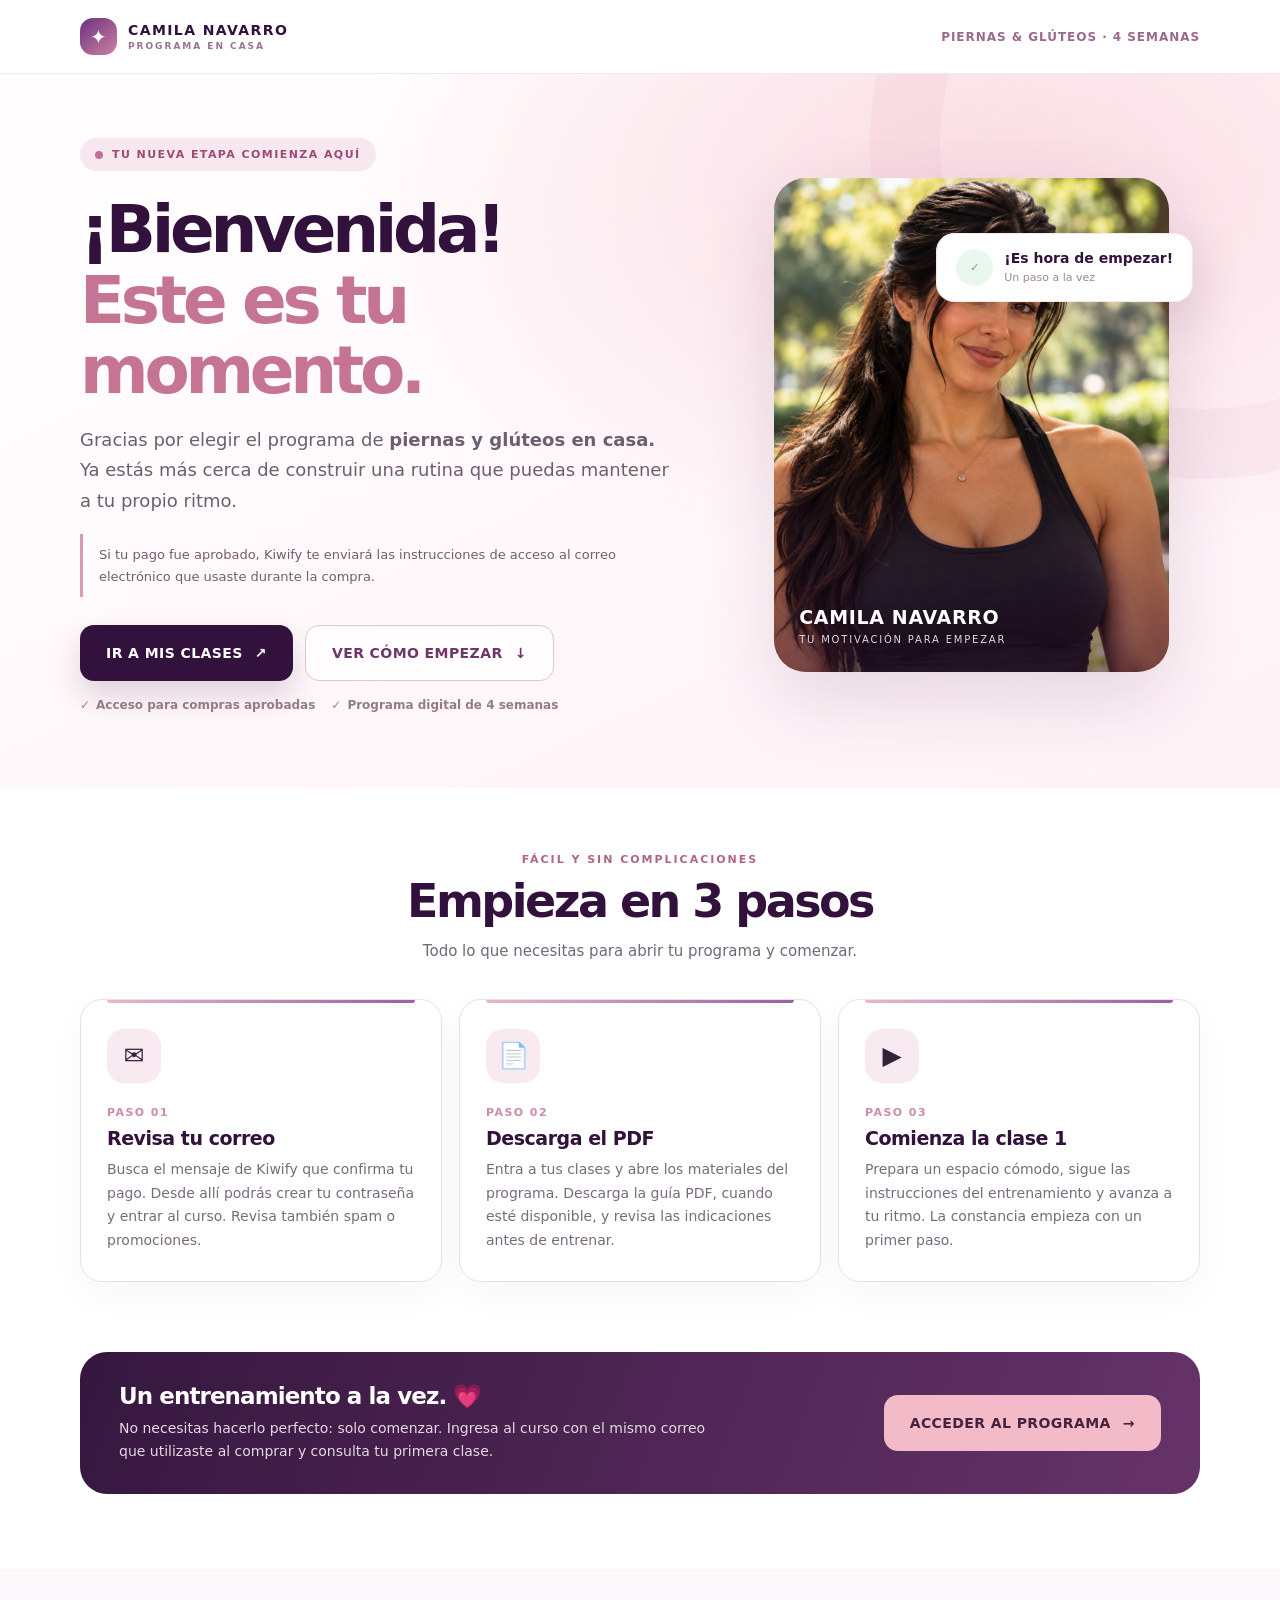
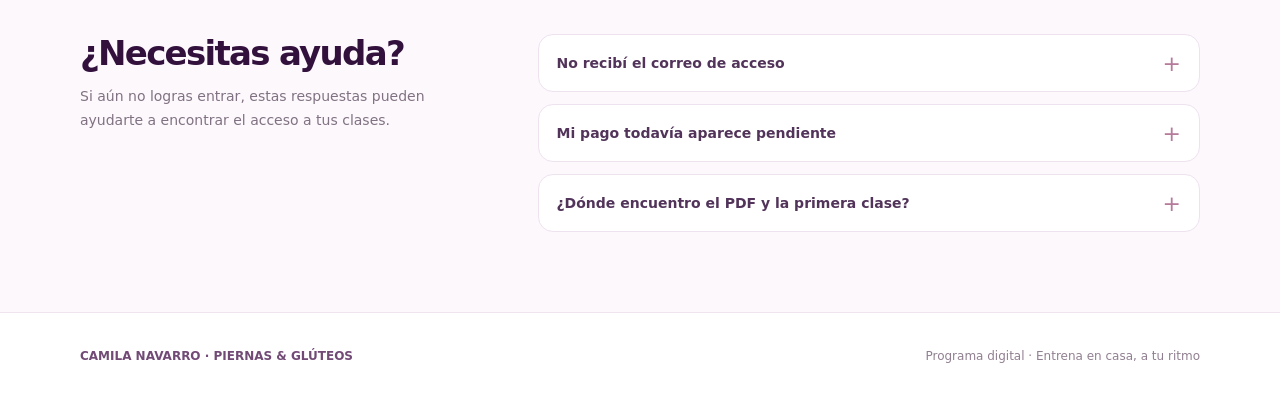
==== obrigado.html @ 4955c7c3 "Add branded Spanish post-purchase thank-you and course access page" ====
<!doctype html>
<html lang="es">
<head>
  <meta charset="utf-8">
  <meta name="viewport" content="width=device-width, initial-scale=1">
  <meta name="theme-color" content="#32113d">
  <meta name="robots" content="noindex, nofollow">
  <meta name="description" content="Información para acceder al programa de piernas y glúteos y comenzar tus primeras clases después de la compra.">
  <title>¡Bienvenida! | Programa Piernas y Glúteos</title>
  <link rel="canonical" href="https://camilanavarrodra.github.io/metodopiernas-gluteos/obrigado.html">
  <style>
    :root{--plum:#32113d;--purple:#6d3080;--rose:#df9ba9;--rose-soft:#f8e6ec;--ink:#30233a;--muted:#726779;--line:#ecdfed;--bg:#fff9fc;--white:#fff}
    *{box-sizing:border-box}
    html{scroll-behavior:smooth}
    body{margin:0;background:var(--bg);color:var(--ink);font-family:Inter,ui-sans-serif,system-ui,-apple-system,"Segoe UI",Arial,sans-serif;-webkit-font-smoothing:antialiased}
    a{color:inherit;text-decoration:none}
    button,a{touch-action:manipulation}
    img{display:block;max-width:100%}
    .layout{width:min(1120px,calc(100% - 40px));margin-inline:auto}
    .top{background:#fff;border-bottom:1px solid #f1e8f0}
    .top-inner{display:flex;justify-content:space-between;align-items:center;min-height:73px;gap:20px}
    .brand{display:flex;align-items:center;gap:11px}
    .brand-logo{display:grid;place-items:center;width:37px;height:37px;border-radius:13px;background:linear-gradient(140deg,#6c3180,#cc829f);font-size:20px;color:#fff}
    .brand strong{display:block;color:var(--plum);font-size:14px;font-weight:800;letter-spacing:.1em}
    .brand span{display:block;color:#97758e;letter-spacing:.22em;font-size:9px;margin-top:3px;font-weight:700}
    .top-note{font-size:12px;font-weight:800;letter-spacing:.08em;color:#9b698b;text-transform:uppercase}
    .hero{position:relative;isolation:isolate;overflow:hidden;background:radial-gradient(ellipse at 78% 16%,#f9dbe3 0,transparent 46%),linear-gradient(155deg,#fffdfd 15%,#fff2f7 100%);padding:64px 0 76px}
    .hero::before{content:"";position:absolute;border-radius:50%;width:530px;height:530px;right:-260px;top:-265px;border:70px solid rgba(228,171,193,.14);z-index:-1}
    .hero-grid{display:grid;grid-template-columns:1.14fr .86fr;gap:58px;align-items:center}
    .eyebrow{display:inline-flex;align-items:center;gap:9px;background:#f7e7ef;color:#9e4a78;padding:10px 15px;border-radius:999px;font-size:11px;font-weight:850;letter-spacing:.13em;text-transform:uppercase}
    .eyebrow i{width:8px;height:8px;border-radius:50%;background:#c46f9b}
    .hero h1{font-size:clamp(40px,5.15vw,68px);line-height:1.07;letter-spacing:-.065em;color:var(--plum);margin:24px 0 18px;font-weight:850}
    .hero h1 span{color:#c67494}
    .lead{font-size:18px;line-height:1.7;max-width:590px;color:#6d5e70;margin:0 0 18px}
    .info-note{border-left:3px solid #d69caf;padding:10px 0 10px 16px;color:#765c70;font-size:13px;line-height:1.65;max-width:565px;margin-bottom:28px}
    .btn{display:inline-flex;align-items:center;justify-content:center;gap:12px;min-height:56px;padding:16px 26px;border-radius:14px;font-size:14px;font-weight:800;letter-spacing:.03em;text-align:center;transition:transform .2s,box-shadow .2s}
    .btn-primary{background:var(--plum);color:#fff;box-shadow:0 15px 30px rgba(50,17,61,.16)}
    .btn-primary:hover{transform:translateY(-2px);box-shadow:0 20px 35px rgba(50,17,61,.22)}
    .btn-quiet{border:1px solid #dec4d8;background:rgba(255,255,255,.8);color:#6d376a}
    .btn-quiet:hover{background:#fff}
    .btns{display:flex;gap:12px;flex-wrap:wrap;margin-bottom:17px}
    .under-cta{display:flex;flex-wrap:wrap;gap:16px;color:#957a89;font-size:12px;font-weight:600}
    .under-cta span::before{content:"✓";color:#c46f93;margin-right:6px}
    .portrait-wrap{position:relative;max-width:395px;justify-self:center;width:100%}
    .portrait-panel{overflow:hidden;position:relative;aspect-ratio:4/5;border-radius:32px;background:#edd0d9;box-shadow:0 30px 75px rgba(78,32,74,.14)}
    .portrait-panel img{width:100%;height:100%;object-fit:cover;object-position:center top}
    .portrait-panel::after{content:"";position:absolute;inset:50% 0 0;background:linear-gradient(0deg,rgba(45,18,50,.55),transparent);pointer-events:none}
    .portrait-label{position:absolute;left:25px;bottom:25px;z-index:1;color:#fff}
    .portrait-label b{display:block;font-size:19px;letter-spacing:.035em}
    .portrait-label span{font-size:10px;letter-spacing:.18em;text-transform:uppercase;opacity:.85}
    .float-card{position:absolute;right:-24px;top:11%;background:#fff;border:1px solid #f2e8ee;box-shadow:0 16px 50px rgba(72,28,69,.12);border-radius:18px;padding:15px 19px;display:flex;gap:11px;align-items:center;animation:float 5s ease-in-out infinite}
    .float-check{width:37px;height:37px;border-radius:50%;background:#e9f7ed;display:grid;place-items:center;color:#298b50;font-size:20px;font-weight:900}
    .float-card strong{display:block;color:var(--plum);font-size:14px}
    .float-card span{font-size:11px;color:#9e849b}
    @keyframes float{50%{transform:translateY(-8px)}}
    .steps-section{padding:65px 0 70px;background:#fff}
    .section-title{text-align:center;margin-bottom:36px}
    .section-title span{display:block;color:#ae6688;font-weight:850;font-size:11px;letter-spacing:.18em;text-transform:uppercase;margin-bottom:10px}
    .section-title h2{font-size:clamp(30px,3.8vw,46px);color:var(--plum);letter-spacing:-.055em;line-height:1.1;margin:0 0 12px}
    .section-title p{font-size:15px;color:var(--muted);line-height:1.6;margin:0}
    .steps{display:grid;grid-template-columns:repeat(3,1fr);gap:17px}
    .step{position:relative;border-radius:22px;border:1px solid var(--line);background:#fff;padding:29px 26px 28px;box-shadow:0 13px 35px rgba(50,17,61,.035)}
    .step::before{content:"";position:absolute;top:0;left:26px;right:26px;height:3px;background:linear-gradient(90deg,#e7b7ca,#9862a3);border-radius:0 0 5px 5px}
    .step-icon{display:grid;place-items:center;background:#f9e9f0;border-radius:17px;width:54px;height:54px;font-size:25px;margin-bottom:23px}
    .step small{display:block;color:#ca8ca9;font-size:11px;font-weight:850;letter-spacing:.13em;margin-bottom:8px}
    .step h3{margin:0 0 9px;color:var(--plum);font-size:19px;letter-spacing:-.025em}
    .step p{margin:0;color:#796a7d;font-size:14px;line-height:1.7}
    .mini-plan{padding:0 0 75px;background:#fff}
    .mini-plan-inner{border-radius:27px;background:linear-gradient(110deg,#35173e,#663369);color:#fff;padding:31px 39px;display:flex;align-items:center;gap:26px;justify-content:space-between}
    .mini-plan h3{font-size:23px;letter-spacing:-.04em;margin:0 0 7px}
    .mini-plan p{margin:0;color:#e7d7e6;font-size:14px;line-height:1.65;max-width:610px}
    .mini-plan .btn{background:#f3bbc8;color:#45223d;white-space:nowrap}
    .help{padding:65px 0 80px;background:#fcf8fc}
    .help-grid{display:grid;grid-template-columns:.75fr 1.25fr;gap:60px;align-items:start}
    .help h2{font-size:34px;line-height:1.15;letter-spacing:-.05em;color:var(--plum);margin:0 0 12px}
    .help .hint{line-height:1.7;font-size:14px;color:#807282;margin:0}
    .faq{display:grid;gap:12px}
    details{background:#fff;border:1px solid #eee2ef;border-radius:15px;padding:0 18px}
    summary{cursor:pointer;list-style:none;padding:20px 30px 20px 0;color:#52345a;font-size:14px;font-weight:750;position:relative}
    summary::-webkit-details-marker{display:none}
    summary::after{content:"+";position:absolute;right:0;top:16px;font-size:22px;font-weight:400;color:#b67a9a}
    details[open] summary::after{content:"−"}
    details p{margin:0;padding:0 22px 18px 0;color:#796c7c;font-size:13px;line-height:1.75}
    details a{color:#79458b;text-decoration:underline;text-underline-offset:3px}
    footer{background:#fff;border-top:1px solid #f0e5ef;color:#907f90;font-size:12px}
    footer .layout{min-height:85px;display:flex;justify-content:space-between;align-items:center;gap:15px}
    footer b{color:#714a75}
    :focus-visible{outline:3px solid #bc78ae;outline-offset:3px}
    @media(max-width:880px){
      .hero-grid{grid-template-columns:1fr;gap:35px}.hero{padding:46px 0 54px}.portrait-wrap{max-width:340px;justify-self:start;margin-left:12px}.steps{gap:12px}.step{padding:24px 18px}
      .mini-plan-inner{align-items:flex-start;flex-direction:column}.help-grid{grid-template-columns:1fr;gap:25px}
    }
    @media(max-width:640px){
      .layout{width:min(100% - 30px,1120px)}
      .top-inner{min-height:66px}.top-note{font-size:10px;text-align:right}
      .hero{padding:35px 0 52px}.hero h1{font-size:clamp(39px,10vw,50px);margin-top:18px}
      .lead{font-size:16px}.info-note{font-size:12px}.btns{flex-direction:column}.btn{width:100%;min-height:54px}
      .portrait-wrap{max-width:300px;margin:7px auto 0}.float-card{right:-6px;top:10%;padding:10px 12px}.float-check{width:32px;height:32px}
      .steps-section{padding:50px 0}.steps{grid-template-columns:1fr;gap:12px}
      .step{padding:22px}.step-icon{margin-bottom:13px}.mini-plan{padding-bottom:53px}.mini-plan-inner{padding:27px 22px}
      .help{padding:52px 0}.help h2{font-size:29px}
      footer .layout{flex-direction:column;justify-content:center;text-align:center;padding:24px 0;gap:7px}
    }
    @media(prefers-reduced-motion:reduce){*,*::before,*::after{animation:none!important;transition:none!important;scroll-behavior:auto!important}}
  </style>
</head>
<body>
  <header class="top">
    <div class="layout top-inner">
      <div class="brand" aria-label="Camila Navarro">
        <div class="brand-logo" aria-hidden="true">✦</div>
        <div><strong>CAMILA NAVARRO</strong><span>PROGRAMA EN CASA</span></div>
      </div>
      <div class="top-note">PIERNAS &amp; GLÚTEOS · 4 SEMANAS</div>
    </div>
  </header>
  <main>
    <section class="hero" aria-labelledby="hero-heading">
      <div class="layout hero-grid">
        <div>
          <div class="eyebrow"><i aria-hidden="true"></i> TU NUEVA ETAPA COMIENZA AQUÍ</div>
          <h1 id="hero-heading">¡Bienvenida!<br><span>Este es tu momento.</span></h1>
          <p class="lead">Gracias por elegir el programa de <strong>piernas y glúteos en casa.</strong> Ya estás más cerca de construir una rutina que puedas mantener a tu propio ritmo.</p>
          <div class="info-note">Si tu pago fue aprobado, Kiwify te enviará las instrucciones de acceso al correo electrónico que usaste durante la compra.</div>
          <div class="btns">
            <a class="btn btn-primary" href="https://dashboard.kiwify.com.br/courses" rel="noopener">IR A MIS CLASES <span aria-hidden="true">↗</span></a>
            <a class="btn btn-quiet" href="#primeros-pasos">VER CÓMO EMPEZAR <span aria-hidden="true">↓</span></a>
          </div>
          <div class="under-cta"><span>Acceso para compras aprobadas</span><span>Programa digital de 4 semanas</span></div>
        </div>
        <div class="portrait-wrap">
          <div class="portrait-panel">
            <img src="assets/vsl-camila-poster.png" alt="Imagen de Camila Navarro, presentadora del programa de entrenamiento" width="900" height="1125" loading="eager">
            <div class="portrait-label"><b>CAMILA NAVARRO</b><span>Tu motivación para empezar</span></div>
          </div>
          <div class="float-card" aria-hidden="true"><span class="float-check">✓</span><div><strong>¡Es hora de empezar!</strong><span>Un paso a la vez</span></div></div>
        </div>
      </div>
    </section>
    <section class="steps-section" id="primeros-pasos">
      <div class="layout">
        <div class="section-title">
          <span>FÁCIL Y SIN COMPLICACIONES</span>
          <h2>Empieza en 3 pasos</h2>
          <p>Todo lo que necesitas para abrir tu programa y comenzar.</p>
        </div>
        <div class="steps">
          <article class="step">
            <div class="step-icon" aria-hidden="true">✉️</div>
            <small>PASO 01</small>
            <h3>Revisa tu correo</h3>
            <p>Busca el mensaje de Kiwify que confirma tu pago. Desde allí podrás crear tu contraseña y entrar al curso. Revisa también spam o promociones.</p>
          </article>
          <article class="step">
            <div class="step-icon" aria-hidden="true">📄</div>
            <small>PASO 02</small>
            <h3>Descarga el PDF</h3>
            <p>Entra a tus clases y abre los materiales del programa. Descarga la guía PDF, cuando esté disponible, y revisa las indicaciones antes de entrenar.</p>
          </article>
          <article class="step">
            <div class="step-icon" aria-hidden="true">▶️</div>
            <small>PASO 03</small>
            <h3>Comienza la clase 1</h3>
            <p>Prepara un espacio cómodo, sigue las instrucciones del entrenamiento y avanza a tu ritmo. La constancia empieza con un primer paso.</p>
          </article>
        </div>
      </div>
    </section>
    <section class="mini-plan">
      <div class="layout">
        <div class="mini-plan-inner">
          <div>
            <h3>Un entrenamiento a la vez. 💗</h3>
            <p>No necesitas hacerlo perfecto: solo comenzar. Ingresa al curso con el mismo correo que utilizaste al comprar y consulta tu primera clase.</p>
          </div>
          <a class="btn" href="https://dashboard.kiwify.com.br/courses" rel="noopener">ACCEDER AL PROGRAMA <span aria-hidden="true">→</span></a>
        </div>
      </div>
    </section>
    <section class="help" aria-label="Ayuda con el acceso">
      <div class="layout help-grid">
        <div>
          <h2>¿Necesitas ayuda?</h2>
          <p class="hint">Si aún no logras entrar, estas respuestas pueden ayudarte a encontrar el acceso a tus clases.</p>
        </div>
        <div class="faq">
          <details>
            <summary>No recibí el correo de acceso</summary>
            <p>Revisa la carpeta de spam o promociones y confirma que estás buscando en el correo que usaste para pagar. También puedes entrar a <a href="https://dashboard.kiwify.com.br/courses" rel="noopener">Mis cursos en Kiwify</a> y usar la opción para recuperar tu contraseña.</p>
          </details>
          <details>
            <summary>Mi pago todavía aparece pendiente</summary>
            <p>El acceso al programa se habilita después de la aprobación del pago. Verifica el estado de tu pedido y consulta los mensajes enviados por Kiwify.</p>
          </details>
          <details>
            <summary>¿Dónde encuentro el PDF y la primera clase?</summary>
            <p>Dentro de tu curso, revisa las secciones de clases y materiales. Si tu guía o tus lecciones no aparecen, comunícate con el soporte del producto indicado en la confirmación de compra.</p>
          </details>
        </div>
      </div>
    </section>
  </main>
  <footer><div class="layout"><b>CAMILA NAVARRO · PIERNAS &amp; GLÚTEOS</b><span>Programa digital · Entrena en casa, a tu ritmo</span></div></footer>
</body>
</html>
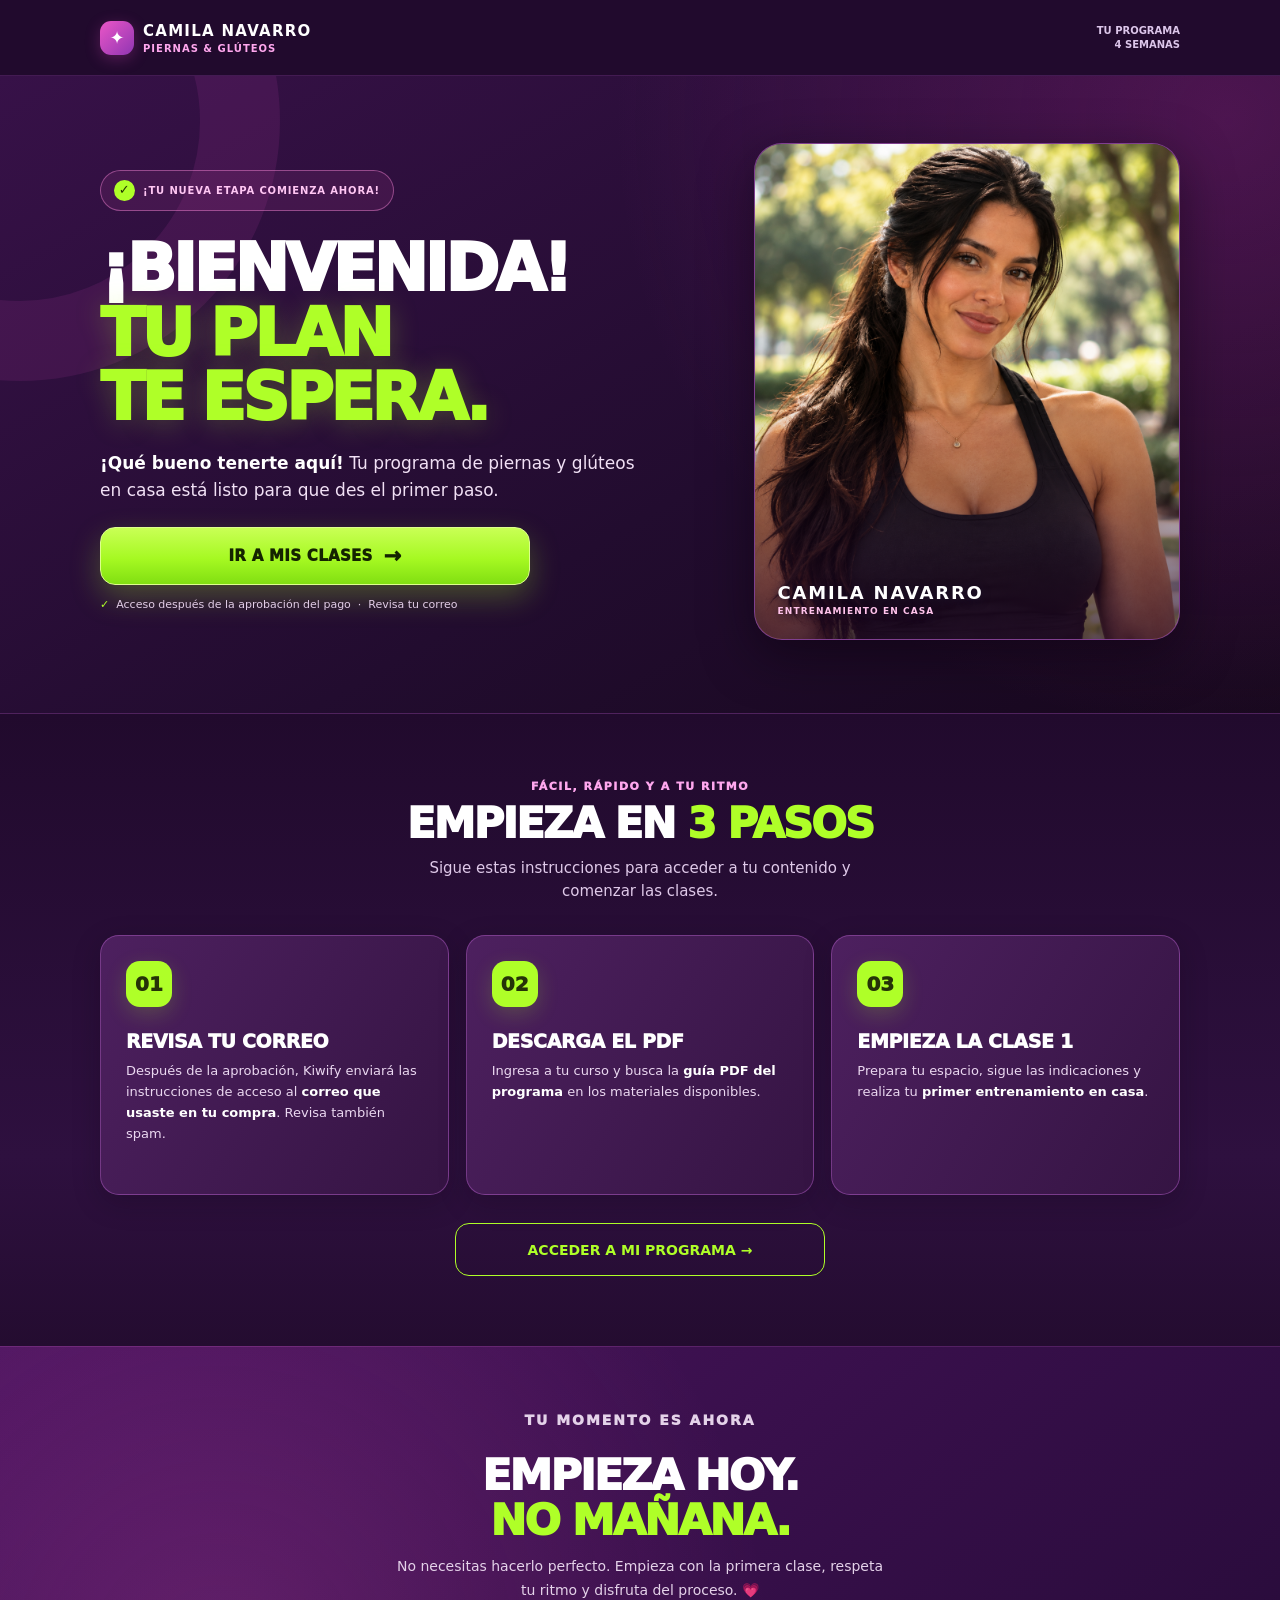
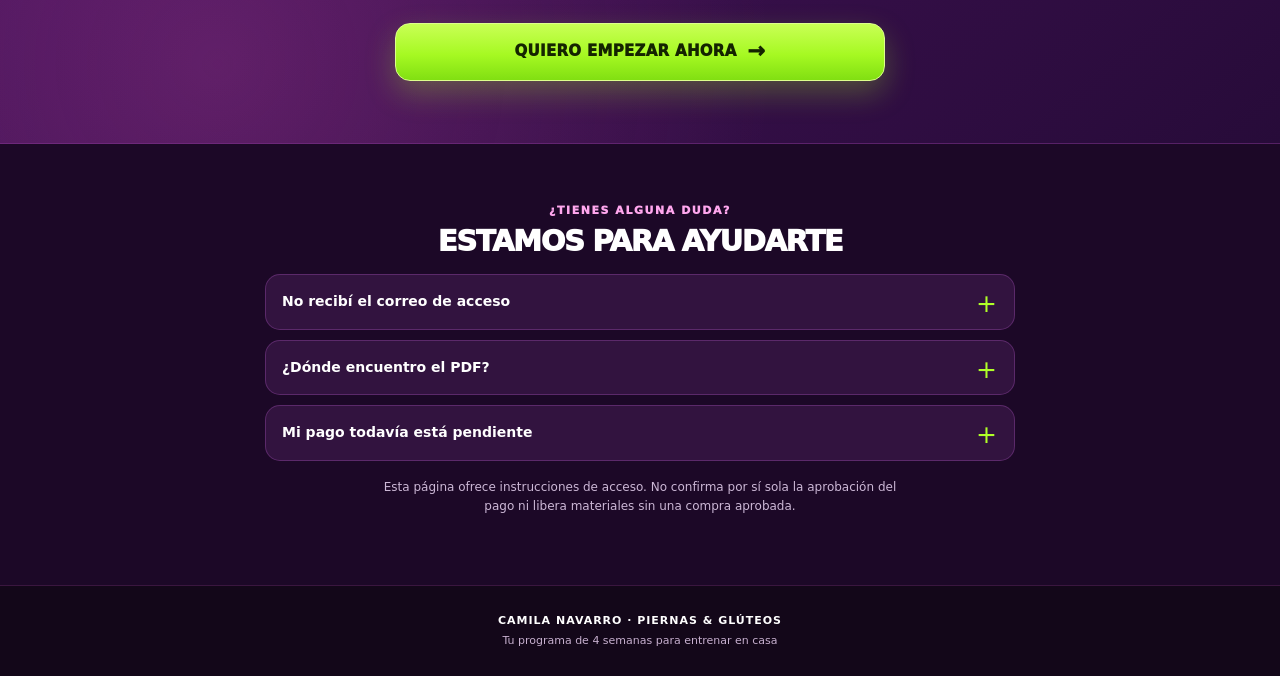
==== commit 2fa1a63e: "Redesign post-purchase page mobile-first with matching purple and neon green checkout theme" ====
--- a/obrigado.html
+++ b/obrigado.html
@@ -2,204 +2,184 @@
 <html lang="es">
 <head>
   <meta charset="utf-8">
-  <meta name="viewport" content="width=device-width, initial-scale=1">
-  <meta name="theme-color" content="#32113d">
+  <meta name="viewport" content="width=device-width, initial-scale=1, viewport-fit=cover">
+  <meta name="theme-color" content="#210a2d">
   <meta name="robots" content="noindex, nofollow">
-  <meta name="description" content="Información para acceder al programa de piernas y glúteos y comenzar tus primeras clases después de la compra.">
-  <title>¡Bienvenida! | Programa Piernas y Glúteos</title>
+  <meta name="description" content="Accede al programa de piernas y glúteos en casa: revisa tu correo, descarga la guía PDF y comienza la primera clase.">
+  <title>¡Bienvenida! Tu plan empieza hoy | Camila Navarro</title>
   <link rel="canonical" href="https://camilanavarrodra.github.io/metodopiernas-gluteos/obrigado.html">
   <style>
-    :root{--plum:#32113d;--purple:#6d3080;--rose:#df9ba9;--rose-soft:#f8e6ec;--ink:#30233a;--muted:#726779;--line:#ecdfed;--bg:#fff9fc;--white:#fff}
+    :root{--bg:#190820;--bg2:#260b32;--surface:#321140;--ink:#fff;--muted:#decbe4;--lime:#afff28;--lime-light:#d6ff7d;--pink:#ffa7ee;--border:#a34bbf60;--radius:20px}
     *{box-sizing:border-box}
     html{scroll-behavior:smooth}
-    body{margin:0;background:var(--bg);color:var(--ink);font-family:Inter,ui-sans-serif,system-ui,-apple-system,"Segoe UI",Arial,sans-serif;-webkit-font-smoothing:antialiased}
+    body{margin:0;padding:0;background:var(--bg);color:var(--ink);font-family:Inter,ui-sans-serif,system-ui,-apple-system,"Segoe UI",Arial,sans-serif;-webkit-font-smoothing:antialiased;overflow-x:hidden}
     a{color:inherit;text-decoration:none}
-    button,a{touch-action:manipulation}
     img{display:block;max-width:100%}
-    .layout{width:min(1120px,calc(100% - 40px));margin-inline:auto}
-    .top{background:#fff;border-bottom:1px solid #f1e8f0}
-    .top-inner{display:flex;justify-content:space-between;align-items:center;min-height:73px;gap:20px}
-    .brand{display:flex;align-items:center;gap:11px}
-    .brand-logo{display:grid;place-items:center;width:37px;height:37px;border-radius:13px;background:linear-gradient(140deg,#6c3180,#cc829f);font-size:20px;color:#fff}
-    .brand strong{display:block;color:var(--plum);font-size:14px;font-weight:800;letter-spacing:.1em}
-    .brand span{display:block;color:#97758e;letter-spacing:.22em;font-size:9px;margin-top:3px;font-weight:700}
-    .top-note{font-size:12px;font-weight:800;letter-spacing:.08em;color:#9b698b;text-transform:uppercase}
-    .hero{position:relative;isolation:isolate;overflow:hidden;background:radial-gradient(ellipse at 78% 16%,#f9dbe3 0,transparent 46%),linear-gradient(155deg,#fffdfd 15%,#fff2f7 100%);padding:64px 0 76px}
-    .hero::before{content:"";position:absolute;border-radius:50%;width:530px;height:530px;right:-260px;top:-265px;border:70px solid rgba(228,171,193,.14);z-index:-1}
-    .hero-grid{display:grid;grid-template-columns:1.14fr .86fr;gap:58px;align-items:center}
-    .eyebrow{display:inline-flex;align-items:center;gap:9px;background:#f7e7ef;color:#9e4a78;padding:10px 15px;border-radius:999px;font-size:11px;font-weight:850;letter-spacing:.13em;text-transform:uppercase}
-    .eyebrow i{width:8px;height:8px;border-radius:50%;background:#c46f9b}
-    .hero h1{font-size:clamp(40px,5.15vw,68px);line-height:1.07;letter-spacing:-.065em;color:var(--plum);margin:24px 0 18px;font-weight:850}
-    .hero h1 span{color:#c67494}
-    .lead{font-size:18px;line-height:1.7;max-width:590px;color:#6d5e70;margin:0 0 18px}
-    .info-note{border-left:3px solid #d69caf;padding:10px 0 10px 16px;color:#765c70;font-size:13px;line-height:1.65;max-width:565px;margin-bottom:28px}
-    .btn{display:inline-flex;align-items:center;justify-content:center;gap:12px;min-height:56px;padding:16px 26px;border-radius:14px;font-size:14px;font-weight:800;letter-spacing:.03em;text-align:center;transition:transform .2s,box-shadow .2s}
-    .btn-primary{background:var(--plum);color:#fff;box-shadow:0 15px 30px rgba(50,17,61,.16)}
-    .btn-primary:hover{transform:translateY(-2px);box-shadow:0 20px 35px rgba(50,17,61,.22)}
-    .btn-quiet{border:1px solid #dec4d8;background:rgba(255,255,255,.8);color:#6d376a}
-    .btn-quiet:hover{background:#fff}
-    .btns{display:flex;gap:12px;flex-wrap:wrap;margin-bottom:17px}
-    .under-cta{display:flex;flex-wrap:wrap;gap:16px;color:#957a89;font-size:12px;font-weight:600}
-    .under-cta span::before{content:"✓";color:#c46f93;margin-right:6px}
-    .portrait-wrap{position:relative;max-width:395px;justify-self:center;width:100%}
-    .portrait-panel{overflow:hidden;position:relative;aspect-ratio:4/5;border-radius:32px;background:#edd0d9;box-shadow:0 30px 75px rgba(78,32,74,.14)}
-    .portrait-panel img{width:100%;height:100%;object-fit:cover;object-position:center top}
-    .portrait-panel::after{content:"";position:absolute;inset:50% 0 0;background:linear-gradient(0deg,rgba(45,18,50,.55),transparent);pointer-events:none}
-    .portrait-label{position:absolute;left:25px;bottom:25px;z-index:1;color:#fff}
-    .portrait-label b{display:block;font-size:19px;letter-spacing:.035em}
-    .portrait-label span{font-size:10px;letter-spacing:.18em;text-transform:uppercase;opacity:.85}
-    .float-card{position:absolute;right:-24px;top:11%;background:#fff;border:1px solid #f2e8ee;box-shadow:0 16px 50px rgba(72,28,69,.12);border-radius:18px;padding:15px 19px;display:flex;gap:11px;align-items:center;animation:float 5s ease-in-out infinite}
-    .float-check{width:37px;height:37px;border-radius:50%;background:#e9f7ed;display:grid;place-items:center;color:#298b50;font-size:20px;font-weight:900}
-    .float-card strong{display:block;color:var(--plum);font-size:14px}
-    .float-card span{font-size:11px;color:#9e849b}
-    @keyframes float{50%{transform:translateY(-8px)}}
-    .steps-section{padding:65px 0 70px;background:#fff}
-    .section-title{text-align:center;margin-bottom:36px}
-    .section-title span{display:block;color:#ae6688;font-weight:850;font-size:11px;letter-spacing:.18em;text-transform:uppercase;margin-bottom:10px}
-    .section-title h2{font-size:clamp(30px,3.8vw,46px);color:var(--plum);letter-spacing:-.055em;line-height:1.1;margin:0 0 12px}
-    .section-title p{font-size:15px;color:var(--muted);line-height:1.6;margin:0}
-    .steps{display:grid;grid-template-columns:repeat(3,1fr);gap:17px}
-    .step{position:relative;border-radius:22px;border:1px solid var(--line);background:#fff;padding:29px 26px 28px;box-shadow:0 13px 35px rgba(50,17,61,.035)}
-    .step::before{content:"";position:absolute;top:0;left:26px;right:26px;height:3px;background:linear-gradient(90deg,#e7b7ca,#9862a3);border-radius:0 0 5px 5px}
-    .step-icon{display:grid;place-items:center;background:#f9e9f0;border-radius:17px;width:54px;height:54px;font-size:25px;margin-bottom:23px}
-    .step small{display:block;color:#ca8ca9;font-size:11px;font-weight:850;letter-spacing:.13em;margin-bottom:8px}
-    .step h3{margin:0 0 9px;color:var(--plum);font-size:19px;letter-spacing:-.025em}
-    .step p{margin:0;color:#796a7d;font-size:14px;line-height:1.7}
-    .mini-plan{padding:0 0 75px;background:#fff}
-    .mini-plan-inner{border-radius:27px;background:linear-gradient(110deg,#35173e,#663369);color:#fff;padding:31px 39px;display:flex;align-items:center;gap:26px;justify-content:space-between}
-    .mini-plan h3{font-size:23px;letter-spacing:-.04em;margin:0 0 7px}
-    .mini-plan p{margin:0;color:#e7d7e6;font-size:14px;line-height:1.65;max-width:610px}
-    .mini-plan .btn{background:#f3bbc8;color:#45223d;white-space:nowrap}
-    .help{padding:65px 0 80px;background:#fcf8fc}
-    .help-grid{display:grid;grid-template-columns:.75fr 1.25fr;gap:60px;align-items:start}
-    .help h2{font-size:34px;line-height:1.15;letter-spacing:-.05em;color:var(--plum);margin:0 0 12px}
-    .help .hint{line-height:1.7;font-size:14px;color:#807282;margin:0}
-    .faq{display:grid;gap:12px}
-    details{background:#fff;border:1px solid #eee2ef;border-radius:15px;padding:0 18px}
-    summary{cursor:pointer;list-style:none;padding:20px 30px 20px 0;color:#52345a;font-size:14px;font-weight:750;position:relative}
+    .wrap{width:min(1080px,calc(100% - 32px));margin-inline:auto}
+    .header{background:#210a2d;border-bottom:1px solid #a74cbf40}
+    .header .wrap{display:flex;align-items:center;justify-content:space-between;gap:12px;min-height:64px}
+    .logo{display:flex;align-items:center;gap:9px;min-width:0}
+    .logo-icon{flex:0 0 34px;height:34px;display:grid;place-items:center;background:linear-gradient(135deg,#eb56c7,#9036b3);color:#fff;border-radius:11px;font-size:18px;font-weight:900;box-shadow:0 4px 15px #e648c344}
+    .logo-copy strong{display:block;white-space:nowrap;font-size:12px;font-weight:900;letter-spacing:.085em}
+    .logo-copy small{display:block;color:var(--pink);font-size:9px;letter-spacing:.1em;margin-top:3px;font-weight:800}
+    .header-mark{font-size:10px;color:#dcc6ea;font-weight:800;text-align:right;line-height:1.4}
+    .hero{position:relative;isolation:isolate;background:radial-gradient(circle at 96% 7%,#ae29994b 0,transparent 45%),linear-gradient(150deg,#371148 0%,#220c2f 59%,#17081d 100%);padding:39px 0 34px;overflow:hidden}
+    .hero:before{content:"";position:absolute;width:360px;height:360px;top:-215px;left:-240px;border:80px solid #d54fbc1c;border-radius:50%;pointer-events:none;z-index:-1}
+    .hero-copy{text-align:center}
+    .eyebrow{display:inline-flex;align-items:center;justify-content:center;gap:8px;border:1px solid #ff8ddd6f;background:#a33c912b;color:#ffc6f3;border-radius:99px;padding:9px 13px;font-size:10px;letter-spacing:.085em;font-weight:900;line-height:1.3}
+    .eyebrow-icon{display:grid;place-items:center;background:var(--lime);border-radius:50%;color:#243500;width:21px;height:21px;font-weight:900;font-size:13px;flex:0 0 21px}
+    h1{font-size:clamp(38px,9.4vw,66px);font-weight:1000;line-height:.99;letter-spacing:-.055em;text-transform:uppercase;margin:20px auto 16px;max-width:680px;text-wrap:balance}
+    h1 em{display:block;font-style:normal;color:var(--lime);text-shadow:0 3px 28px #b8fa3242}
+    .hero-sub{font-size:15px;line-height:1.6;color:#f1e0f5;margin:0 auto 20px;max-width:550px}
+    .hero-sub strong{color:#fff}
+    .cta{width:100%;min-height:58px;border-radius:15px;background:linear-gradient(180deg,#c9ff55 0%,#a6f922 55%,#81df12 100%);display:inline-flex;align-items:center;justify-content:center;gap:11px;color:#142400;font-size:15px;line-height:1.3;font-weight:1000;letter-spacing:.02em;text-align:center;padding:15px 18px;border:1px solid #ddff8d;box-shadow:0 12px 30px #a9ff2544;transition:transform .18s,box-shadow .18s}
+    .cta:hover{transform:translateY(-2px);box-shadow:0 16px 38px #a9ff2560}
+    .cta .arrow{font-size:21px;line-height:1}
+    .hero .cta{max-width:490px}
+    .micro{display:flex;gap:7px;justify-content:center;align-items:center;flex-wrap:wrap;margin:12px 0 0;color:#e2cde7;font-size:11px;line-height:1.45}
+    .micro b{color:var(--lime)}
+    .portrait{margin:26px auto 0;position:relative;max-width:390px;border-radius:20px;overflow:hidden;aspect-ratio:1.65;background:#4b2258;border:1px solid #d16ce663;box-shadow:0 15px 50px #09020c83}
+    .portrait img{height:100%;width:100%;object-fit:cover;object-position:center 30%}
+    .portrait:after{content:"";position:absolute;inset:50% 0 0;background:linear-gradient(0deg,#220927ba,transparent);pointer-events:none}
+    .portrait-label{position:absolute;z-index:1;bottom:14px;left:16px;color:#fff;font-weight:900;font-size:13px;letter-spacing:.1em;text-shadow:0 2px 8px #1a102b}
+    .portrait-label span{display:block;color:#ffc3eb;font-size:9px;letter-spacing:.12em;font-weight:750;margin-top:3px}
+    .steps-section{background:linear-gradient(180deg,#210a2d,#2e103f 70%,#240c30);padding:41px 0 45px;border-top:1px solid #b95ac74b}
+    .section-kicker{color:var(--pink);font-size:11px;letter-spacing:.14em;font-weight:950;text-align:center;margin:0 0 9px;text-transform:uppercase}
+    h2{font-size:clamp(29px,7.8vw,42px);font-weight:1000;line-height:1.05;text-align:center;letter-spacing:-.046em;margin:0 auto 10px;max-width:550px}
+    h2 em{font-style:normal;color:var(--lime)}
+    .section-desc{text-align:center;color:#dfc9e9;font-size:13px;line-height:1.55;margin:0 auto 24px;max-width:490px}
+    .steps{display:grid;gap:12px}
+    .step{background:linear-gradient(120deg,#4d205f 0%,#351443 100%);border:1px solid #a858bd8a;border-radius:19px;padding:19px;display:flex;align-items:flex-start;gap:14px;box-shadow:0 8px 28px #0c04123a}
+    .step-no{flex:0 0 46px;width:46px;height:46px;border-radius:14px;background:var(--lime);color:#253307;display:grid;place-items:center;font-weight:1000;font-size:20px;box-shadow:0 7px 21px #aaff2530}
+    .step h3{font-size:18px;line-height:1.15;font-weight:950;letter-spacing:-.018em;margin:2px 0 7px}
+    .step p{font-size:13px;line-height:1.62;color:#ebd8f1;margin:0}
+    .step p strong{color:#fff}
+    .secondary-cta{display:flex;align-items:center;justify-content:center;text-align:center;width:100%;min-height:53px;padding:12px 16px;margin-top:22px;border:1.5px solid var(--lime);border-radius:14px;color:var(--lime);font-weight:900;font-size:14px}
+    .moment{background:radial-gradient(circle at 17% 80%,#e455bf35,transparent 50%),linear-gradient(140deg,#4a145e,#270b39);border-top:1px solid #a449ab50;border-bottom:1px solid #a449ab50;padding:39px 0;text-align:center}
+    .moment h2{font-size:clamp(29px,8vw,43px);margin-bottom:12px}
+    .moment p{color:#e4d2e9;font-size:14px;line-height:1.7;max-width:500px;margin:0 auto 20px}
+    .moment .cta{max-width:490px}
+    .faq{padding:42px 0 55px;background:#1c0827}
+    .faq h2{font-size:29px;margin-bottom:18px}
+    details{margin:10px 0;border-radius:15px;background:#32133f;border:1px solid #89419a7a;overflow:hidden}
+    summary{cursor:pointer;list-style:none;padding:17px 45px 17px 16px;color:#fff;line-height:1.4;font-size:14px;font-weight:900;position:relative}
     summary::-webkit-details-marker{display:none}
-    summary::after{content:"+";position:absolute;right:0;top:16px;font-size:22px;font-weight:400;color:#b67a9a}
-    details[open] summary::after{content:"−"}
-    details p{margin:0;padding:0 22px 18px 0;color:#796c7c;font-size:13px;line-height:1.75}
-    details a{color:#79458b;text-decoration:underline;text-underline-offset:3px}
-    footer{background:#fff;border-top:1px solid #f0e5ef;color:#907f90;font-size:12px}
-    footer .layout{min-height:85px;display:flex;justify-content:space-between;align-items:center;gap:15px}
-    footer b{color:#714a75}
-    :focus-visible{outline:3px solid #bc78ae;outline-offset:3px}
-    @media(max-width:880px){
-      .hero-grid{grid-template-columns:1fr;gap:35px}.hero{padding:46px 0 54px}.portrait-wrap{max-width:340px;justify-self:start;margin-left:12px}.steps{gap:12px}.step{padding:24px 18px}
-      .mini-plan-inner{align-items:flex-start;flex-direction:column}.help-grid{grid-template-columns:1fr;gap:25px}
+    summary:after{content:"+";position:absolute;right:17px;top:11px;color:var(--lime);font-size:25px;font-weight:500}
+    details[open] summary:after{content:"−"}
+    details p{margin:0;padding:0 16px 17px;color:#e5d1ed;font-size:13px;line-height:1.65}
+    details a{color:var(--lime);text-decoration:underline;text-underline-offset:3px}
+    .honesty{margin:17px auto 0;font-size:12px;text-align:center;color:#ccb8d6;line-height:1.55;max-width:540px}
+    footer{border-top:1px solid #86358a55;background:#130719;color:#c7b0cf;text-align:center;padding:23px 16px 98px;font-size:11px;line-height:1.8}
+    footer strong{color:#fff;letter-spacing:.09em}
+    .mobile-bar{position:fixed;bottom:0;left:0;right:0;z-index:15;padding:10px 14px calc(10px + env(safe-area-inset-bottom));border-top:1px solid #a65bc68c;background:#1b0927f2;backdrop-filter:blur(14px);box-shadow:0 -8px 34px #0007}
+    .mobile-bar .cta{min-height:51px;font-size:14px;padding:12px}
+    :focus-visible{outline:3px solid #ff9ce4;outline-offset:3px}
+    @media(min-width:760px){
+      .wrap{width:min(1080px,calc(100% - 48px))}
+      .header .wrap{min-height:75px}
+      .logo-copy strong{font-size:15px}.logo-copy small{font-size:10px}
+      .hero{padding:67px 0 73px}
+      .hero .wrap{display:grid;grid-template-columns:1.18fr .82fr;align-items:center;gap:40px}
+      .hero-copy{text-align:left}
+      .eyebrow{justify-content:flex-start}
+      h1{margin:25px 0 20px;font-size:clamp(48px,5.1vw,73px)}
+      .hero-sub{margin:0 0 23px;font-size:17px}
+      .hero .cta{max-width:430px}
+      .micro{justify-content:flex-start}
+      .portrait{margin:0;max-width:none;aspect-ratio:3/3.5;border-radius:28px}
+      .portrait-label{font-size:18px;left:23px;bottom:23px}
+      .steps-section{padding:66px 0 70px}
+      .steps{grid-template-columns:repeat(3,minmax(0,1fr));gap:17px}
+      .step{display:block;min-height:260px;padding:25px}
+      .step-no{margin-bottom:24px}
+      .step h3{font-size:19px}
+      .section-desc{font-size:15px;margin-bottom:32px}
+      .secondary-cta{max-width:370px;margin:28px auto 0}
+      .moment{padding:62px 0}
+      .faq{padding:60px 0 70px}
+      .faq-inner{max-width:750px}
+      footer{padding:25px 15px}
+      .mobile-bar{display:none}
     }
-    @media(max-width:640px){
-      .layout{width:min(100% - 30px,1120px)}
-      .top-inner{min-height:66px}.top-note{font-size:10px;text-align:right}
-      .hero{padding:35px 0 52px}.hero h1{font-size:clamp(39px,10vw,50px);margin-top:18px}
-      .lead{font-size:16px}.info-note{font-size:12px}.btns{flex-direction:column}.btn{width:100%;min-height:54px}
-      .portrait-wrap{max-width:300px;margin:7px auto 0}.float-card{right:-6px;top:10%;padding:10px 12px}.float-check{width:32px;height:32px}
-      .steps-section{padding:50px 0}.steps{grid-template-columns:1fr;gap:12px}
-      .step{padding:22px}.step-icon{margin-bottom:13px}.mini-plan{padding-bottom:53px}.mini-plan-inner{padding:27px 22px}
-      .help{padding:52px 0}.help h2{font-size:29px}
-      footer .layout{flex-direction:column;justify-content:center;text-align:center;padding:24px 0;gap:7px}
-    }
-    @media(prefers-reduced-motion:reduce){*,*::before,*::after{animation:none!important;transition:none!important;scroll-behavior:auto!important}}
+    @media(prefers-reduced-motion:reduce){*,*::before,*::after{scroll-behavior:auto!important;transition:none!important}}
   </style>
 </head>
 <body>
-  <header class="top">
-    <div class="layout top-inner">
-      <div class="brand" aria-label="Camila Navarro">
-        <div class="brand-logo" aria-hidden="true">✦</div>
-        <div><strong>CAMILA NAVARRO</strong><span>PROGRAMA EN CASA</span></div>
-      </div>
-      <div class="top-note">PIERNAS &amp; GLÚTEOS · 4 SEMANAS</div>
+  <header class="header">
+    <div class="wrap">
+      <div class="logo"><span class="logo-icon" aria-hidden="true">✦</span><span class="logo-copy"><strong>CAMILA NAVARRO</strong><small>PIERNAS &amp; GLÚTEOS</small></span></div>
+      <span class="header-mark">TU PROGRAMA<br>4 SEMANAS</span>
     </div>
   </header>
   <main>
-    <section class="hero" aria-labelledby="hero-heading">
-      <div class="layout hero-grid">
-        <div>
-          <div class="eyebrow"><i aria-hidden="true"></i> TU NUEVA ETAPA COMIENZA AQUÍ</div>
-          <h1 id="hero-heading">¡Bienvenida!<br><span>Este es tu momento.</span></h1>
-          <p class="lead">Gracias por elegir el programa de <strong>piernas y glúteos en casa.</strong> Ya estás más cerca de construir una rutina que puedas mantener a tu propio ritmo.</p>
-          <div class="info-note">Si tu pago fue aprobado, Kiwify te enviará las instrucciones de acceso al correo electrónico que usaste durante la compra.</div>
-          <div class="btns">
-            <a class="btn btn-primary" href="https://dashboard.kiwify.com.br/courses" rel="noopener">IR A MIS CLASES <span aria-hidden="true">↗</span></a>
-            <a class="btn btn-quiet" href="#primeros-pasos">VER CÓMO EMPEZAR <span aria-hidden="true">↓</span></a>
-          </div>
-          <div class="under-cta"><span>Acceso para compras aprobadas</span><span>Programa digital de 4 semanas</span></div>
+    <section class="hero" aria-labelledby="titulo">
+      <div class="wrap">
+        <div class="hero-copy">
+          <span class="eyebrow"><span class="eyebrow-icon" aria-hidden="true">✓</span> ¡TU NUEVA ETAPA COMIENZA AHORA!</span>
+          <h1 id="titulo">¡BIENVENIDA!<em>TU PLAN TE ESPERA.</em></h1>
+          <p class="hero-sub"><strong>¡Qué bueno tenerte aquí!</strong> Tu programa de piernas y glúteos en casa está listo para que des el primer paso.</p>
+          <a class="cta" href="https://dashboard.kiwify.com.br/courses">IR A MIS CLASES <span class="arrow" aria-hidden="true">→</span></a>
+          <p class="micro"><b>✓</b> Acceso después de la aprobación del pago <span aria-hidden="true">·</span> Revisa tu correo</p>
         </div>
-        <div class="portrait-wrap">
-          <div class="portrait-panel">
-            <img src="assets/vsl-camila-poster.png" alt="Imagen de Camila Navarro, presentadora del programa de entrenamiento" width="900" height="1125" loading="eager">
-            <div class="portrait-label"><b>CAMILA NAVARRO</b><span>Tu motivación para empezar</span></div>
-          </div>
-          <div class="float-card" aria-hidden="true"><span class="float-check">✓</span><div><strong>¡Es hora de empezar!</strong><span>Un paso a la vez</span></div></div>
+        <div class="portrait" aria-label="Camila Navarro, personaje ilustrativo del programa">
+          <img src="assets/vsl-camila-poster.png" alt="Camila Navarro, imagen ilustrativa de la presentadora del programa" width="1200" height="900" loading="lazy">
+          <div class="portrait-label">CAMILA NAVARRO <span>ENTRENAMIENTO EN CASA</span></div>
         </div>
       </div>
     </section>
-    <section class="steps-section" id="primeros-pasos">
-      <div class="layout">
-        <div class="section-title">
-          <span>FÁCIL Y SIN COMPLICACIONES</span>
-          <h2>Empieza en 3 pasos</h2>
-          <p>Todo lo que necesitas para abrir tu programa y comenzar.</p>
-        </div>
+    <section class="steps-section" id="pasos" aria-labelledby="pasos-titulo">
+      <div class="wrap">
+        <p class="section-kicker">FÁCIL, RÁPIDO Y A TU RITMO</p>
+        <h2 id="pasos-titulo">EMPIEZA EN <em>3 PASOS</em></h2>
+        <p class="section-desc">Sigue estas instrucciones para acceder a tu contenido y comenzar las clases.</p>
         <div class="steps">
           <article class="step">
-            <div class="step-icon" aria-hidden="true">✉️</div>
-            <small>PASO 01</small>
-            <h3>Revisa tu correo</h3>
-            <p>Busca el mensaje de Kiwify que confirma tu pago. Desde allí podrás crear tu contraseña y entrar al curso. Revisa también spam o promociones.</p>
+            <div class="step-no" aria-hidden="true">01</div>
+            <div><h3>REVISA TU CORREO</h3><p>Después de la aprobación, Kiwify enviará las instrucciones de acceso al <strong>correo que usaste en tu compra</strong>. Revisa también spam.</p></div>
           </article>
           <article class="step">
-            <div class="step-icon" aria-hidden="true">📄</div>
-            <small>PASO 02</small>
-            <h3>Descarga el PDF</h3>
-            <p>Entra a tus clases y abre los materiales del programa. Descarga la guía PDF, cuando esté disponible, y revisa las indicaciones antes de entrenar.</p>
+            <div class="step-no" aria-hidden="true">02</div>
+            <div><h3>DESCARGA EL PDF</h3><p>Ingresa a tu curso y busca la <strong>guía PDF del programa</strong> en los materiales disponibles.</p></div>
           </article>
           <article class="step">
-            <div class="step-icon" aria-hidden="true">▶️</div>
-            <small>PASO 03</small>
-            <h3>Comienza la clase 1</h3>
-            <p>Prepara un espacio cómodo, sigue las instrucciones del entrenamiento y avanza a tu ritmo. La constancia empieza con un primer paso.</p>
+            <div class="step-no" aria-hidden="true">03</div>
+            <div><h3>EMPIEZA LA CLASE 1</h3><p>Prepara tu espacio, sigue las indicaciones y realiza tu <strong>primer entrenamiento en casa</strong>.</p></div>
           </article>
         </div>
+        <a class="secondary-cta" href="https://dashboard.kiwify.com.br/courses">ACCEDER A MI PROGRAMA <span aria-hidden="true"> &nbsp;→</span></a>
       </div>
     </section>
-    <section class="mini-plan">
-      <div class="layout">
-        <div class="mini-plan-inner">
-          <div>
-            <h3>Un entrenamiento a la vez. 💗</h3>
-            <p>No necesitas hacerlo perfecto: solo comenzar. Ingresa al curso con el mismo correo que utilizaste al comprar y consulta tu primera clase.</p>
-          </div>
-          <a class="btn" href="https://dashboard.kiwify.com.br/courses" rel="noopener">ACCEDER AL PROGRAMA <span aria-hidden="true">→</span></a>
-        </div>
+    <section class="moment">
+      <div class="wrap">
+        <p class="section-kicker">TU MOMENTO ES AHORA</p>
+        <h2>EMPIEZA HOY.<br><em>NO MAÑANA.</em></h2>
+        <p>No necesitas hacerlo perfecto. Empieza con la primera clase, respeta tu ritmo y disfruta del proceso. 💗</p>
+        <a class="cta" href="https://dashboard.kiwify.com.br/courses">QUIERO EMPEZAR AHORA <span class="arrow" aria-hidden="true">→</span></a>
       </div>
     </section>
-    <section class="help" aria-label="Ayuda con el acceso">
-      <div class="layout help-grid">
-        <div>
-          <h2>¿Necesitas ayuda?</h2>
-          <p class="hint">Si aún no logras entrar, estas respuestas pueden ayudarte a encontrar el acceso a tus clases.</p>
-        </div>
-        <div class="faq">
-          <details>
-            <summary>No recibí el correo de acceso</summary>
-            <p>Revisa la carpeta de spam o promociones y confirma que estás buscando en el correo que usaste para pagar. También puedes entrar a <a href="https://dashboard.kiwify.com.br/courses" rel="noopener">Mis cursos en Kiwify</a> y usar la opción para recuperar tu contraseña.</p>
-          </details>
-          <details>
-            <summary>Mi pago todavía aparece pendiente</summary>
-            <p>El acceso al programa se habilita después de la aprobación del pago. Verifica el estado de tu pedido y consulta los mensajes enviados por Kiwify.</p>
-          </details>
-          <details>
-            <summary>¿Dónde encuentro el PDF y la primera clase?</summary>
-            <p>Dentro de tu curso, revisa las secciones de clases y materiales. Si tu guía o tus lecciones no aparecen, comunícate con el soporte del producto indicado en la confirmación de compra.</p>
-          </details>
-        </div>
+    <section class="faq" aria-labelledby="faq-title">
+      <div class="wrap faq-inner">
+        <p class="section-kicker">¿TIENES ALGUNA DUDA?</p>
+        <h2 id="faq-title">ESTAMOS PARA AYUDARTE</h2>
+        <details>
+          <summary>No recibí el correo de acceso</summary>
+          <p>Revisa spam y promociones, y verifica el correo usado al pagar. También puedes ir a <a href="https://dashboard.kiwify.com.br/courses">Mis cursos en Kiwify</a> y recuperar el acceso desde allí.</p>
+        </details>
+        <details>
+          <summary>¿Dónde encuentro el PDF?</summary>
+          <p>Abre tu curso en la plataforma y busca la sección de materiales o descargas. Si aún no ves la guía, contacta el soporte indicado en tu confirmación de compra.</p>
+        </details>
+        <details>
+          <summary>Mi pago todavía está pendiente</summary>
+          <p>El acceso se habilita cuando el pago es aprobado. Revisa el estado de tu pedido y los mensajes enviados por Kiwify.</p>
+        </details>
+        <p class="honesty">Esta página ofrece instrucciones de acceso. No confirma por sí sola la aprobación del pago ni libera materiales sin una compra aprobada.</p>
       </div>
     </section>
   </main>
-  <footer><div class="layout"><b>CAMILA NAVARRO · PIERNAS &amp; GLÚTEOS</b><span>Programa digital · Entrena en casa, a tu ritmo</span></div></footer>
+  <footer><strong>CAMILA NAVARRO · PIERNAS &amp; GLÚTEOS</strong><div>Tu programa de 4 semanas para entrenar en casa</div></footer>
+  <nav class="mobile-bar" aria-label="Acceso al curso">
+    <a class="cta" href="https://dashboard.kiwify.com.br/courses">IR A MIS CLASES <span class="arrow" aria-hidden="true">→</span></a>
+  </nav>
 </body>
 </html>
